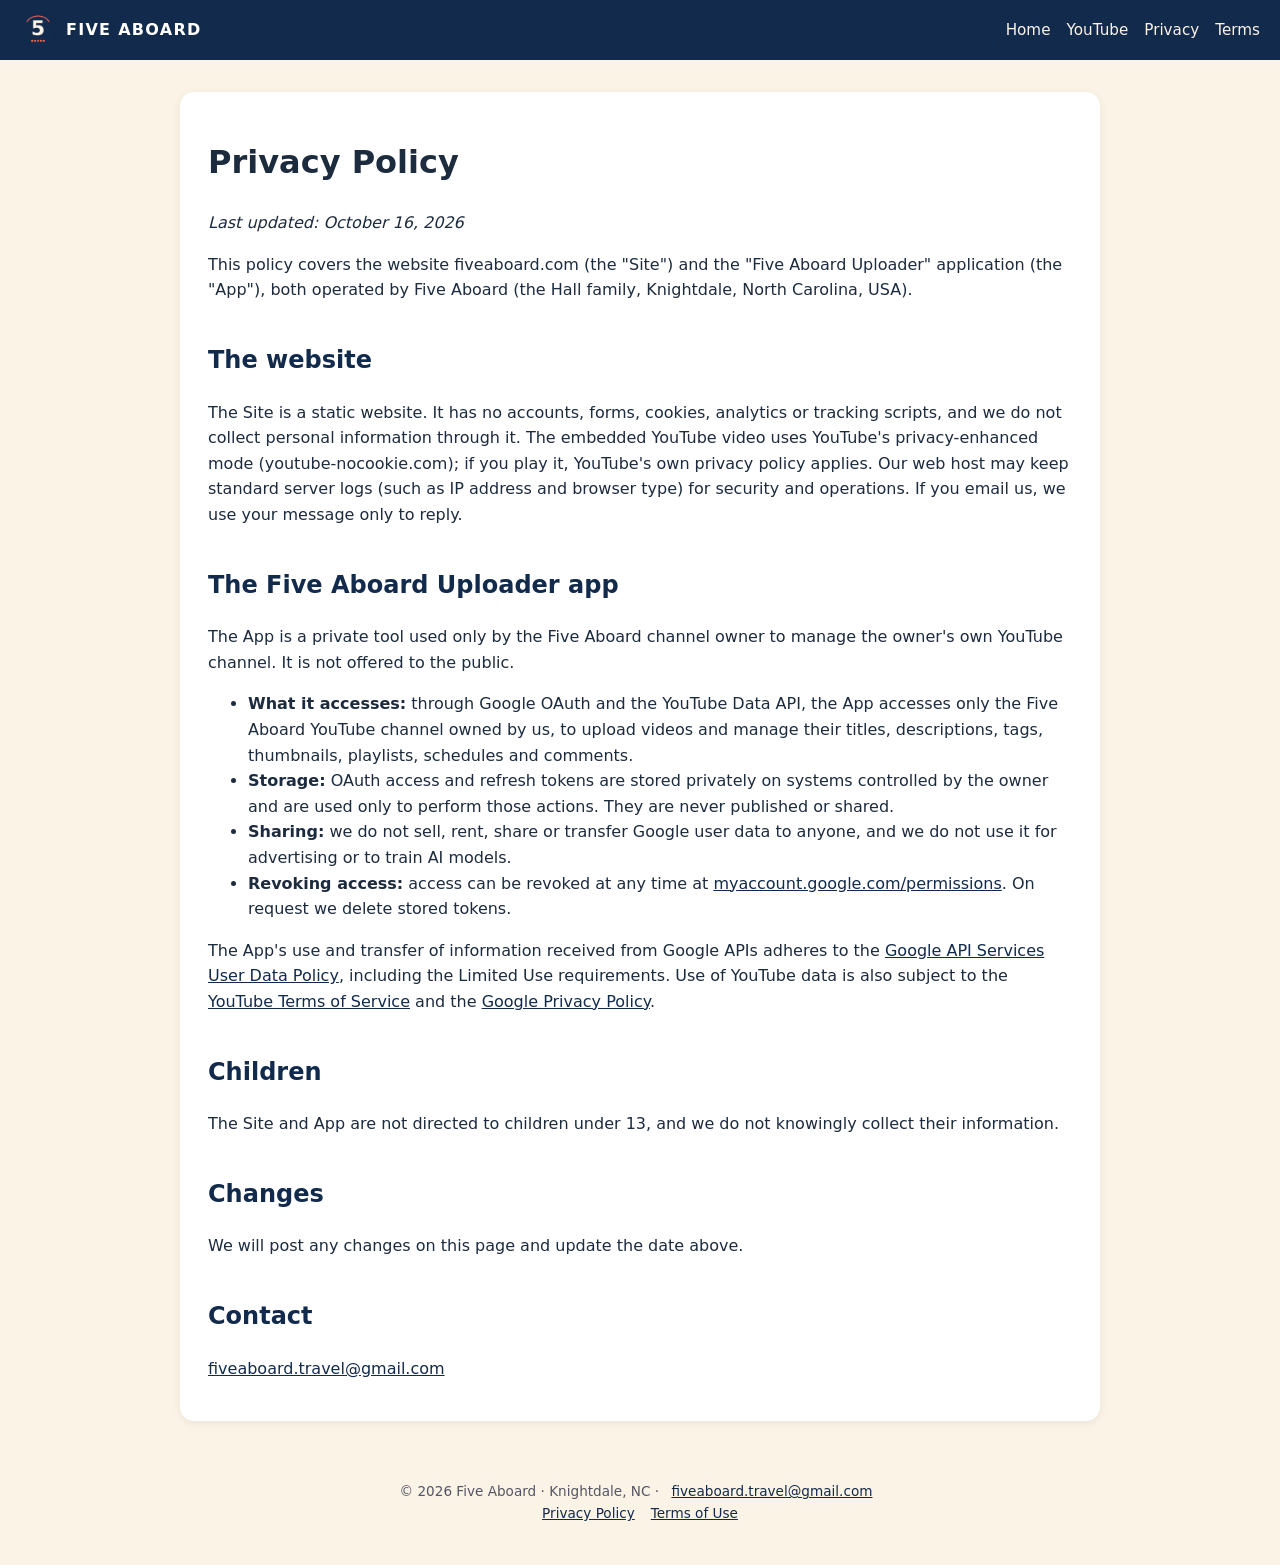
==== privacy.html @ 8d548fb2 "Website" ====
<!doctype html><html lang="en"><head><meta charset="utf-8"><meta name="viewport" content="width=device-width,initial-scale=1"><link rel="icon" href="img/favicon.png"><link rel="stylesheet" href="style.css"><title>Privacy Policy | Five Aboard</title></head><body><header class="nav"><a class="brand" href="index.html"><img src="img/logo-5-navy.png" alt="">FIVE ABOARD</a><nav><a href="index.html">Home</a><a href="https://www.youtube.com/@fiveaboardtravel">YouTube</a><a href="privacy.html">Privacy</a><a href="terms.html">Terms</a></nav></header><main><div class="doc">
<h1>Privacy Policy</h1><p><em>Last updated: October 16, 2026</em></p>
<p>This policy covers the website fiveaboard.com (the "Site") and the "Five Aboard Uploader" application (the "App"), both operated by Five Aboard (the Hall family, Knightdale, North Carolina, USA).</p>
<h2>The website</h2>
<p>The Site is a static website. It has no accounts, forms, cookies, analytics or tracking scripts, and we do not collect personal information through it. The embedded YouTube video uses YouTube's privacy-enhanced mode (youtube-nocookie.com); if you play it, YouTube's own privacy policy applies. Our web host may keep standard server logs (such as IP address and browser type) for security and operations. If you email us, we use your message only to reply.</p>
<h2>The Five Aboard Uploader app</h2>
<p>The App is a private tool used only by the Five Aboard channel owner to manage the owner's own YouTube channel. It is not offered to the public.</p>
<ul>
<li><strong>What it accesses:</strong> through Google OAuth and the YouTube Data API, the App accesses only the Five Aboard YouTube channel owned by us, to upload videos and manage their titles, descriptions, tags, thumbnails, playlists, schedules and comments.</li>
<li><strong>Storage:</strong> OAuth access and refresh tokens are stored privately on systems controlled by the owner and are used only to perform those actions. They are never published or shared.</li>
<li><strong>Sharing:</strong> we do not sell, rent, share or transfer Google user data to anyone, and we do not use it for advertising or to train AI models.</li>
<li><strong>Revoking access:</strong> access can be revoked at any time at <a href="https://myaccount.google.com/permissions">myaccount.google.com/permissions</a>. On request we delete stored tokens.</li>
</ul>
<p>The App's use and transfer of information received from Google APIs adheres to the <a href="https://developers.google.com/terms/api-services-user-data-policy">Google API Services User Data Policy</a>, including the Limited Use requirements. Use of YouTube data is also subject to the <a href="https://www.youtube.com/t/terms">YouTube Terms of Service</a> and the <a href="https://policies.google.com/privacy">Google Privacy Policy</a>.</p>
<h2>Children</h2><p>The Site and App are not directed to children under 13, and we do not knowingly collect their information.</p>
<h2>Changes</h2><p>We will post any changes on this page and update the date above.</p>
<h2>Contact</h2><p><a href="mailto:fiveaboard.travel@gmail.com">fiveaboard.travel@gmail.com</a></p>
</div></main><footer>© 2026 Five Aboard · Knightdale, NC · <a href="mailto:fiveaboard.travel@gmail.com">fiveaboard.travel@gmail.com</a><br><a href="privacy.html">Privacy Policy</a><a href="terms.html">Terms of Use</a></footer></body></html>
---- style.css ----
:root{--navy:#122a4c;--coral:#ff6b57;--sand:#faf3e6;--ink:#1d2b3e}
*{box-sizing:border-box}
body{margin:0;font-family:system-ui,-apple-system,"Segoe UI",Roboto,sans-serif;background:var(--sand);color:var(--ink);line-height:1.6}
a{color:var(--navy)}
.nav{background:var(--navy);display:flex;align-items:center;justify-content:space-between;padding:12px 20px;flex-wrap:wrap;gap:8px}
.nav .brand{display:flex;align-items:center;gap:10px;color:#fff;text-decoration:none;font-weight:800;letter-spacing:.08em}
.nav .brand img{width:36px;height:36px;border-radius:6px}
.nav nav a{color:var(--sand);text-decoration:none;margin-left:16px;font-size:.95rem}
.hero{background:linear-gradient(135deg,var(--navy),#1f4170);color:var(--sand);text-align:center;padding:56px 20px 64px}
.hero h1{font-size:clamp(2rem,6vw,3.2rem);margin:.2em 0;letter-spacing:.06em}
.hero .tag{color:var(--coral);font-size:1.25rem;font-weight:700;margin:0 auto .6em}
.hero p{max-width:620px;margin:0 auto 1.4em}
.btn{display:inline-block;background:var(--coral);color:#fff;text-decoration:none;font-weight:700;padding:12px 22px;border-radius:999px;margin:4px}
.btn.alt{background:transparent;border:2px solid var(--sand);color:var(--sand)}
main{max-width:960px;margin:auto;padding:32px 20px}
h2{color:var(--navy);margin-top:1.6em}
.video{position:relative;padding-top:56.25%;border-radius:14px;overflow:hidden;box-shadow:0 6px 20px #0002;background:#000}
.video iframe{position:absolute;inset:0;width:100%;height:100%;border:0}
.grid{display:grid;grid-template-columns:repeat(auto-fit,minmax(240px,1fr));gap:16px}
.card{background:#fff;border-radius:14px;overflow:hidden;box-shadow:0 2px 8px #0001}
.card img{width:100%;display:block}
.card div{padding:14px 16px}
.card strong{color:var(--navy)}
.verdict{display:inline-block;font-weight:800;padding:2px 10px;border-radius:6px;font-size:.85rem}
.splurge{background:var(--coral);color:#fff}.skip{background:var(--navy);color:#fff}
.social{display:flex;flex-wrap:wrap;gap:10px}
.social a{background:var(--navy);color:#fff;text-decoration:none;padding:10px 18px;border-radius:999px;font-weight:600}
.note{background:#fff;border-left:5px solid var(--coral);padding:12px 16px;border-radius:8px;font-size:.92rem}
.doc{background:#fff;border-radius:14px;padding:24px 28px;box-shadow:0 2px 8px #0001}
footer{text-align:center;font-size:.85rem;color:#556;padding:28px 20px 40px}
footer a{margin:0 8px}
@media(max-width:560px){.nav nav a{margin:0 12px 0 0}.doc{padding:18px}}
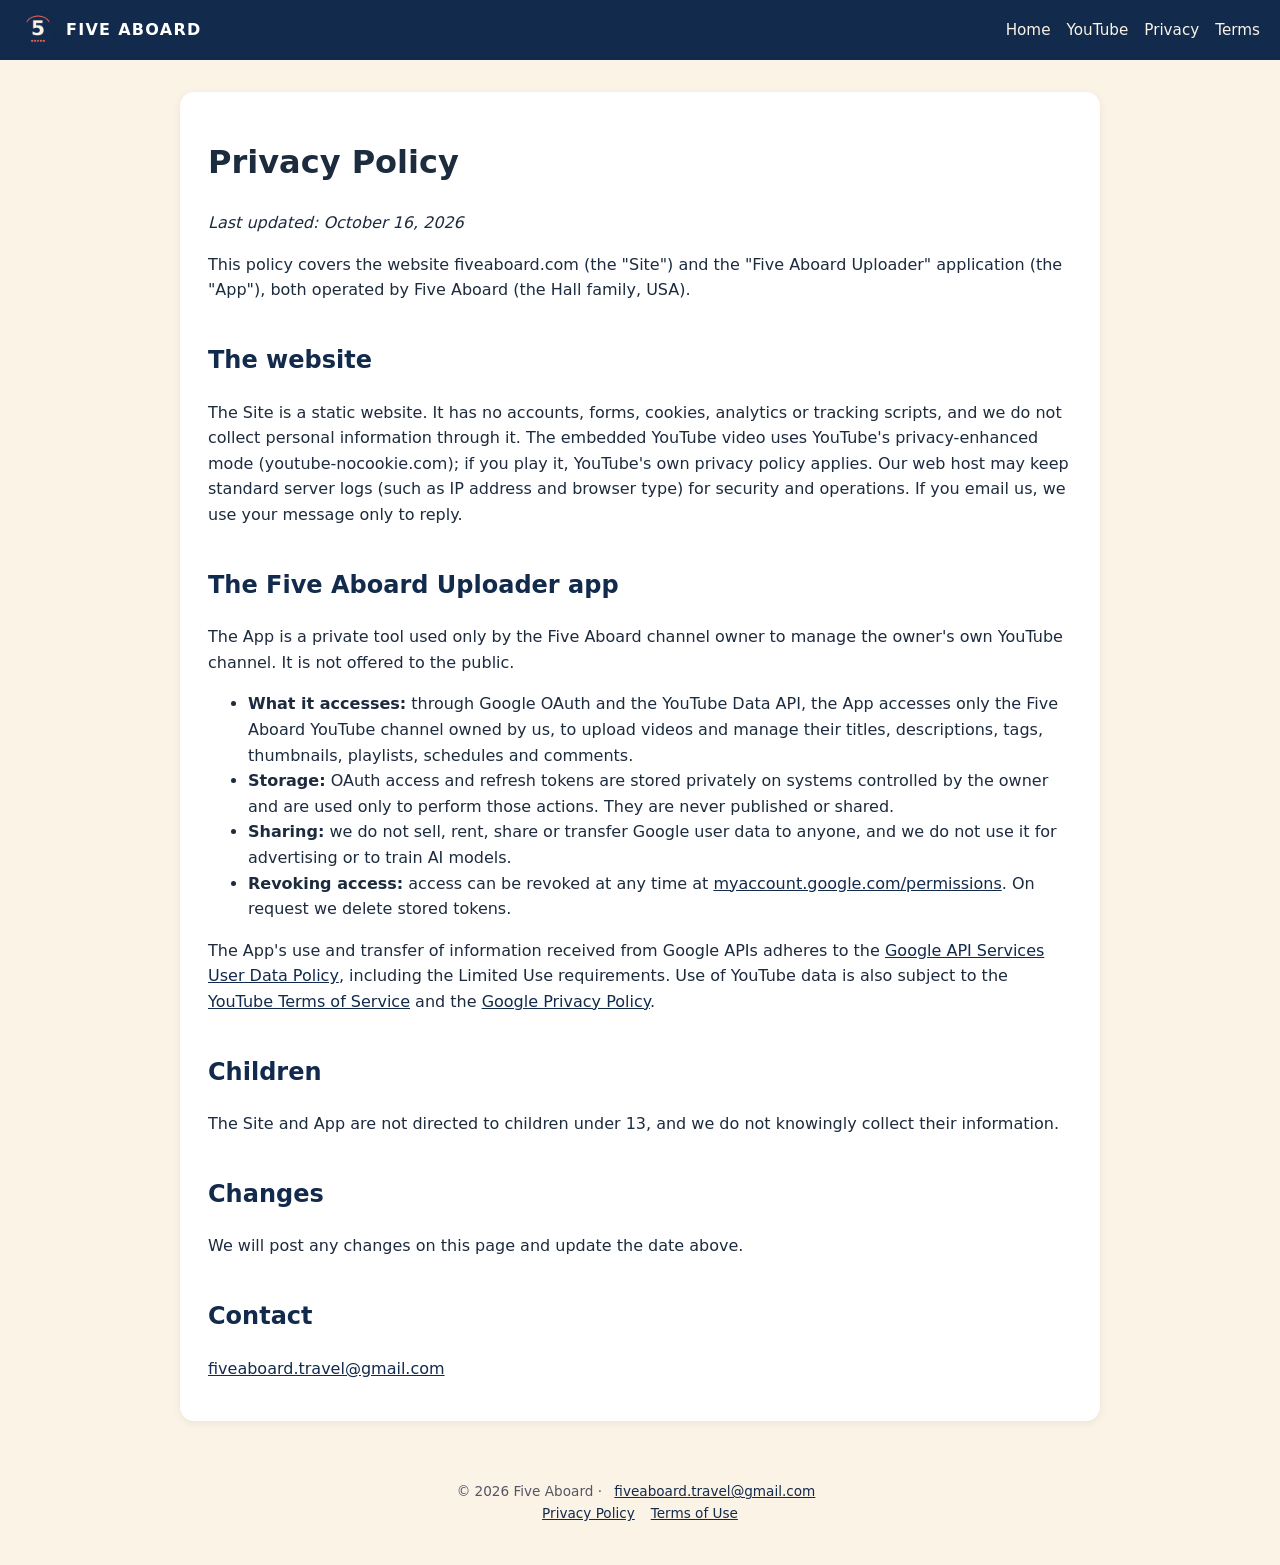
==== commit 54db45d6: "Remove home location details from privacy.html" ====
--- a/privacy.html
+++ b/privacy.html
@@ -1,6 +1,6 @@
 <!doctype html><html lang="en"><head><meta charset="utf-8"><meta name="viewport" content="width=device-width,initial-scale=1"><link rel="icon" href="img/favicon.png"><link rel="stylesheet" href="style.css"><title>Privacy Policy | Five Aboard</title></head><body><header class="nav"><a class="brand" href="index.html"><img src="img/logo-5-navy.png" alt="">FIVE ABOARD</a><nav><a href="index.html">Home</a><a href="https://www.youtube.com/@fiveaboardtravel">YouTube</a><a href="privacy.html">Privacy</a><a href="terms.html">Terms</a></nav></header><main><div class="doc">
 <h1>Privacy Policy</h1><p><em>Last updated: October 16, 2026</em></p>
-<p>This policy covers the website fiveaboard.com (the "Site") and the "Five Aboard Uploader" application (the "App"), both operated by Five Aboard (the Hall family, Knightdale, North Carolina, USA).</p>
+<p>This policy covers the website fiveaboard.com (the "Site") and the "Five Aboard Uploader" application (the "App"), both operated by Five Aboard (the Hall family, USA).</p>
 <h2>The website</h2>
 <p>The Site is a static website. It has no accounts, forms, cookies, analytics or tracking scripts, and we do not collect personal information through it. The embedded YouTube video uses YouTube's privacy-enhanced mode (youtube-nocookie.com); if you play it, YouTube's own privacy policy applies. Our web host may keep standard server logs (such as IP address and browser type) for security and operations. If you email us, we use your message only to reply.</p>
 <h2>The Five Aboard Uploader app</h2>
@@ -15,4 +15,4 @@
 <h2>Children</h2><p>The Site and App are not directed to children under 13, and we do not knowingly collect their information.</p>
 <h2>Changes</h2><p>We will post any changes on this page and update the date above.</p>
 <h2>Contact</h2><p><a href="mailto:fiveaboard.travel@gmail.com">fiveaboard.travel@gmail.com</a></p>
-</div></main><footer>© 2026 Five Aboard · Knightdale, NC · <a href="mailto:fiveaboard.travel@gmail.com">fiveaboard.travel@gmail.com</a><br><a href="privacy.html">Privacy Policy</a><a href="terms.html">Terms of Use</a></footer></body></html>
+</div></main><footer>© 2026 Five Aboard · <a href="mailto:fiveaboard.travel@gmail.com">fiveaboard.travel@gmail.com</a><br><a href="privacy.html">Privacy Policy</a><a href="terms.html">Terms of Use</a></footer></body></html>
